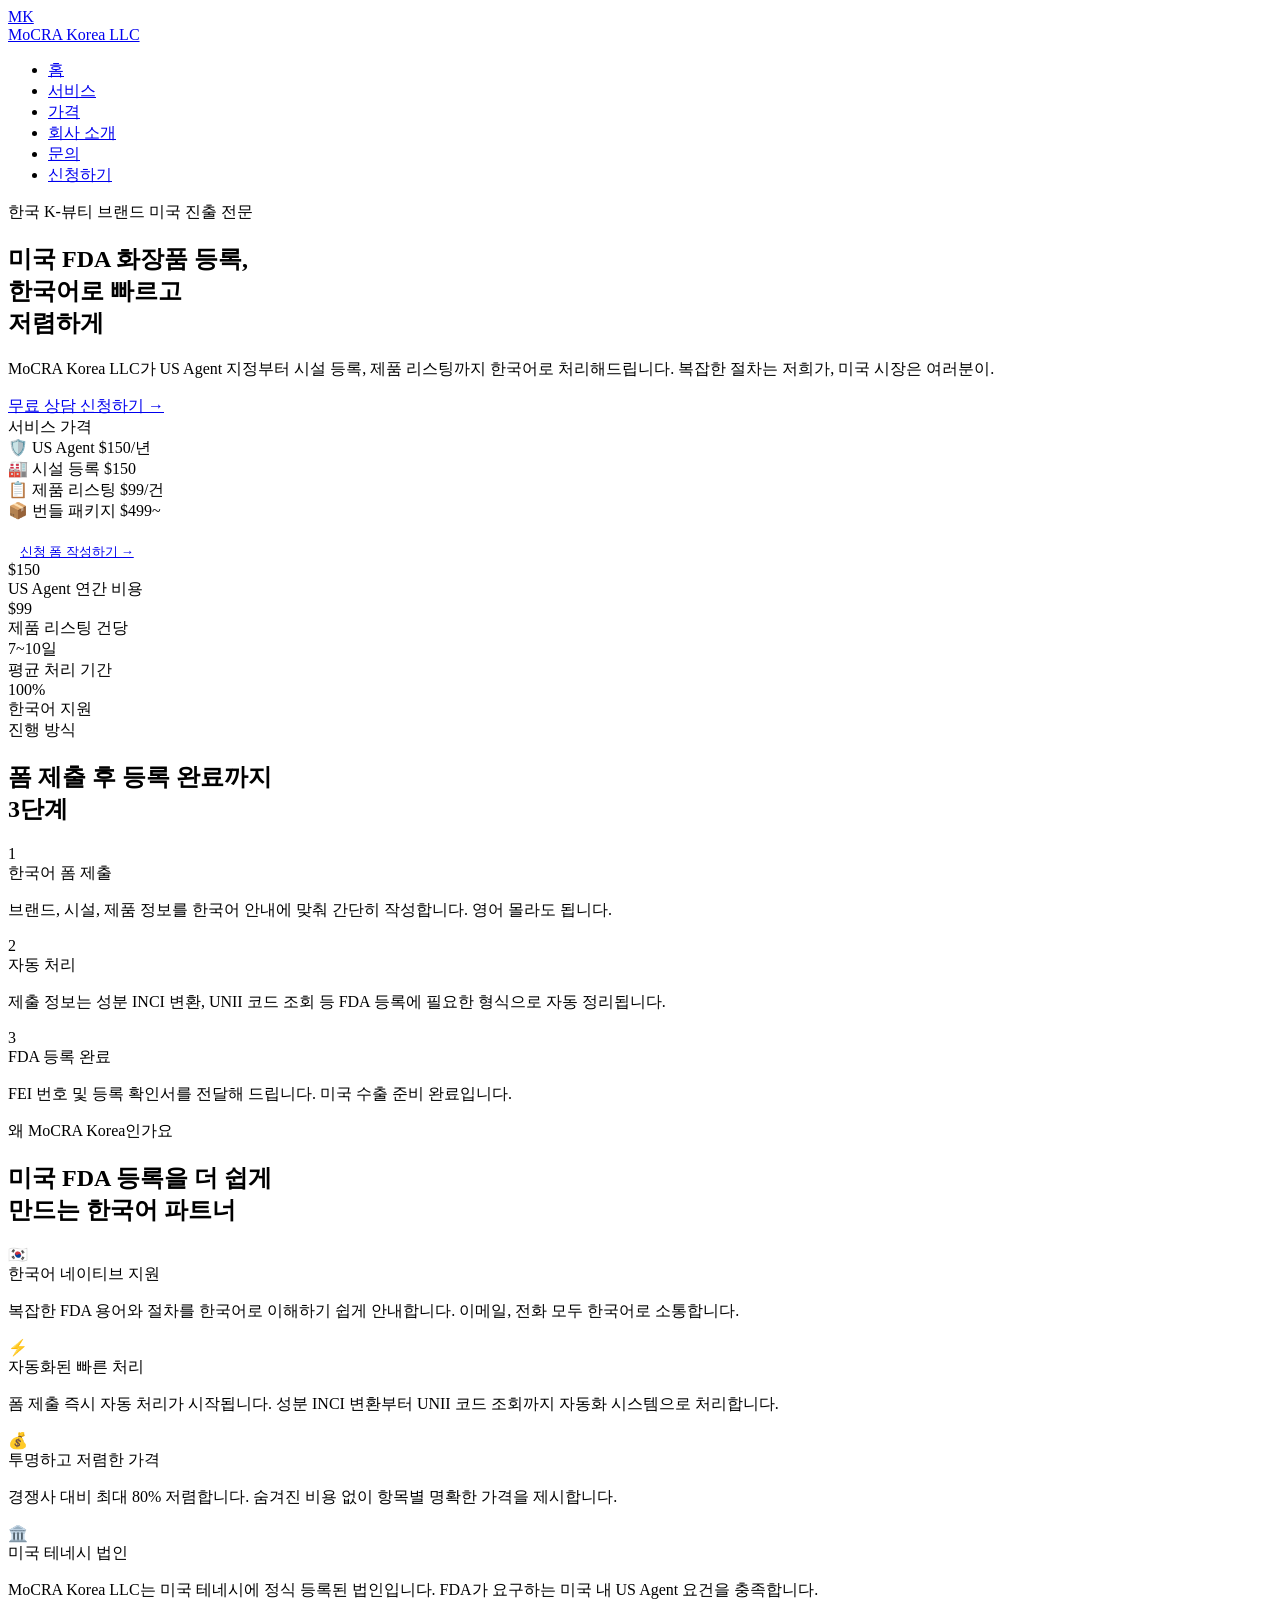
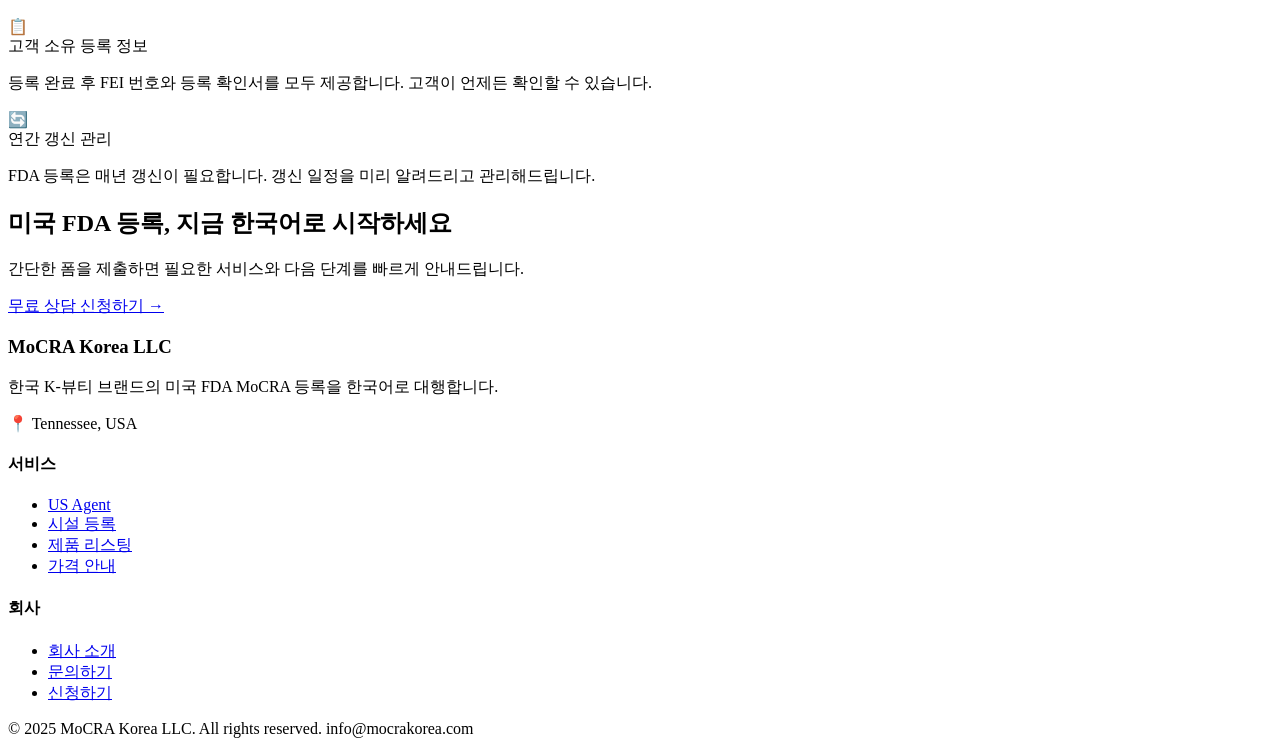
==== index.html @ 742fc9b1 "Add files via upload" ====
<!DOCTYPE html>
<html lang="ko">
<head>
  <meta charset="UTF-8">
  <meta name="viewport" content="width=device-width, initial-scale=1.0">
  <title>MoCRA Korea LLC — 미국 FDA 화장품 등록 한국어 대행</title>
  <meta name="description" content="한국 K-뷰티 브랜드를 위한 미국 FDA MoCRA 등록 대행. US Agent, 시설 등록, 제품 리스팅을 한국어로 빠르고 저렴하게.">
  <link rel="stylesheet" href="css/style.css">
</head>
<body>

<nav>
  <a href="index.html" class="nav-logo">
    <div class="nav-logo-mark">MK</div>
    <span class="nav-logo-text">MoCRA Korea LLC</span>
  </a>
  <ul class="nav-links">
    <li><a href="index.html">홈</a></li>
    <li><a href="services.html">서비스</a></li>
    <li><a href="pricing.html">가격</a></li>
    <li><a href="about.html">회사 소개</a></li>
    <li><a href="contact.html">문의</a></li>
    <li><a href="https://tally.so/r/zxO74E" target="_blank" class="nav-cta">신청하기</a></li>
  </ul>
  <div class="nav-hamburger">
    <span></span><span></span><span></span>
  </div>
</nav>

<main>

  <!-- HERO -->
  <section class="hero">
    <div class="container">
      <div class="hero-inner">
        <div>
          <div class="hero-badge">한국 K-뷰티 브랜드 미국 진출 전문</div>
          <h1>미국 FDA 화장품 등록,<br><span>한국어로</span> 빠르고<br>저렴하게</h1>
          <p class="hero-sub">MoCRA Korea LLC가 US Agent 지정부터 시설 등록, 제품 리스팅까지 한국어로 처리해드립니다. 복잡한 절차는 저희가, 미국 시장은 여러분이.</p>
          <div class="hero-actions">
            <a href="https://tally.so/r/zxO74E" target="_blank" class="btn btn-white">무료 상담 신청하기 →</a>
            <a href="pricing.html" class="btn btn-outline" style="border-color:rgba(255,255,255,0.4);color:white;">가격 보기</a>
          </div>
        </div>
        <div class="hero-card">
          <div class="hero-card-title">서비스 가격</div>
          <div class="hero-price-item">
            <span class="hero-price-name">🛡️ US Agent</span>
            <span class="hero-price-val">$150/년</span>
          </div>
          <div class="hero-price-item">
            <span class="hero-price-name">🏭 시설 등록</span>
            <span class="hero-price-val">$150</span>
          </div>
          <div class="hero-price-item">
            <span class="hero-price-name">📋 제품 리스팅</span>
            <span class="hero-price-val">$99/건</span>
          </div>
          <div class="hero-price-item">
            <span class="hero-price-name">📦 번들 패키지</span>
            <span class="hero-price-val">$499~</span>
          </div>
          <div style="margin-top:20px;">
            <a href="https://tally.so/r/zxO74E" target="_blank" class="btn btn-white" style="width:100%;justify-content:center;font-size:13px;padding:12px;">신청 폼 작성하기 →</a>
          </div>
        </div>
      </div>
    </div>
  </section>

  <!-- STATS -->
  <section class="stats">
    <div class="container">
      <div class="stats-grid">
        <div>
          <div class="stat-num">$150</div>
          <div class="stat-label">US Agent 연간 비용</div>
        </div>
        <div>
          <div class="stat-num">$99</div>
          <div class="stat-label">제품 리스팅 건당</div>
        </div>
        <div>
          <div class="stat-num">7~10일</div>
          <div class="stat-label">평균 처리 기간</div>
        </div>
        <div>
          <div class="stat-num">100%</div>
          <div class="stat-label">한국어 지원</div>
        </div>
      </div>
    </div>
  </section>

  <!-- HOW IT WORKS -->
  <section style="background: white;">
    <div class="container">
      <div class="section-label">진행 방식</div>
      <h2 class="section-title">폼 제출 후 등록 완료까지<br>3단계</h2>
      <div class="steps-grid">
        <div class="step-card">
          <div class="step-num">1</div>
          <div class="step-title">한국어 폼 제출</div>
          <p class="step-desc">브랜드, 시설, 제품 정보를 한국어 안내에 맞춰 간단히 작성합니다. 영어 몰라도 됩니다.</p>
        </div>
        <div class="step-card">
          <div class="step-num">2</div>
          <div class="step-title">자동 처리</div>
          <p class="step-desc">제출 정보는 성분 INCI 변환, UNII 코드 조회 등 FDA 등록에 필요한 형식으로 자동 정리됩니다.</p>
        </div>
        <div class="step-card">
          <div class="step-num">3</div>
          <div class="step-title">FDA 등록 완료</div>
          <p class="step-desc">FEI 번호 및 등록 확인서를 전달해 드립니다. 미국 수출 준비 완료입니다.</p>
        </div>
      </div>
    </div>
  </section>

  <!-- WHY US -->
  <section style="background: var(--gray-50);">
    <div class="container">
      <div class="section-label">왜 MoCRA Korea인가요</div>
      <h2 class="section-title">미국 FDA 등록을 더 쉽게<br>만드는 한국어 파트너</h2>
      <div class="why-grid">
        <div class="why-card">
          <div class="why-icon">🇰🇷</div>
          <div class="why-title">한국어 네이티브 지원</div>
          <p class="why-desc">복잡한 FDA 용어와 절차를 한국어로 이해하기 쉽게 안내합니다. 이메일, 전화 모두 한국어로 소통합니다.</p>
        </div>
        <div class="why-card">
          <div class="why-icon">⚡</div>
          <div class="why-title">자동화된 빠른 처리</div>
          <p class="why-desc">폼 제출 즉시 자동 처리가 시작됩니다. 성분 INCI 변환부터 UNII 코드 조회까지 자동화 시스템으로 처리합니다.</p>
        </div>
        <div class="why-card">
          <div class="why-icon">💰</div>
          <div class="why-title">투명하고 저렴한 가격</div>
          <p class="why-desc">경쟁사 대비 최대 80% 저렴합니다. 숨겨진 비용 없이 항목별 명확한 가격을 제시합니다.</p>
        </div>
        <div class="why-card">
          <div class="why-icon">🏛️</div>
          <div class="why-title">미국 테네시 법인</div>
          <p class="why-desc">MoCRA Korea LLC는 미국 테네시에 정식 등록된 법인입니다. FDA가 요구하는 미국 내 US Agent 요건을 충족합니다.</p>
        </div>
        <div class="why-card">
          <div class="why-icon">📋</div>
          <div class="why-title">고객 소유 등록 정보</div>
          <p class="why-desc">등록 완료 후 FEI 번호와 등록 확인서를 모두 제공합니다. 고객이 언제든 확인할 수 있습니다.</p>
        </div>
        <div class="why-card">
          <div class="why-icon">🔄</div>
          <div class="why-title">연간 갱신 관리</div>
          <p class="why-desc">FDA 등록은 매년 갱신이 필요합니다. 갱신 일정을 미리 알려드리고 관리해드립니다.</p>
        </div>
      </div>
    </div>
  </section>

  <!-- CTA -->
  <section class="cta-banner">
    <div class="container">
      <h2>미국 FDA 등록, 지금 한국어로 시작하세요</h2>
      <p>간단한 폼을 제출하면 필요한 서비스와 다음 단계를 빠르게 안내드립니다.</p>
      <a href="https://tally.so/r/zxO74E" target="_blank" class="btn btn-white">무료 상담 신청하기 →</a>
    </div>
  </section>

</main>

<footer>
  <div class="container">
    <div class="footer-inner">
      <div class="footer-brand">
        <h3>MoCRA Korea LLC</h3>
        <p>한국 K-뷰티 브랜드의 미국 FDA MoCRA 등록을 한국어로 대행합니다.</p>
        <p style="margin-top:10px;">📍 Tennessee, USA</p>
      </div>
      <div class="footer-col">
        <h4>서비스</h4>
        <ul>
          <li><a href="services.html#agent">US Agent</a></li>
          <li><a href="services.html#facility">시설 등록</a></li>
          <li><a href="services.html#listing">제품 리스팅</a></li>
          <li><a href="pricing.html">가격 안내</a></li>
        </ul>
      </div>
      <div class="footer-col">
        <h4>회사</h4>
        <ul>
          <li><a href="about.html">회사 소개</a></li>
          <li><a href="contact.html">문의하기</a></li>
          <li><a href="https://tally.so/r/zxO74E" target="_blank">신청하기</a></li>
        </ul>
      </div>
    </div>
    <div class="footer-bottom">
      <span>© 2025 MoCRA Korea LLC. All rights reserved.</span>
      <span>info@mocrakorea.com</span>
    </div>
  </div>
</footer>

<script src="js/main.js"></script>
</body>
</html>
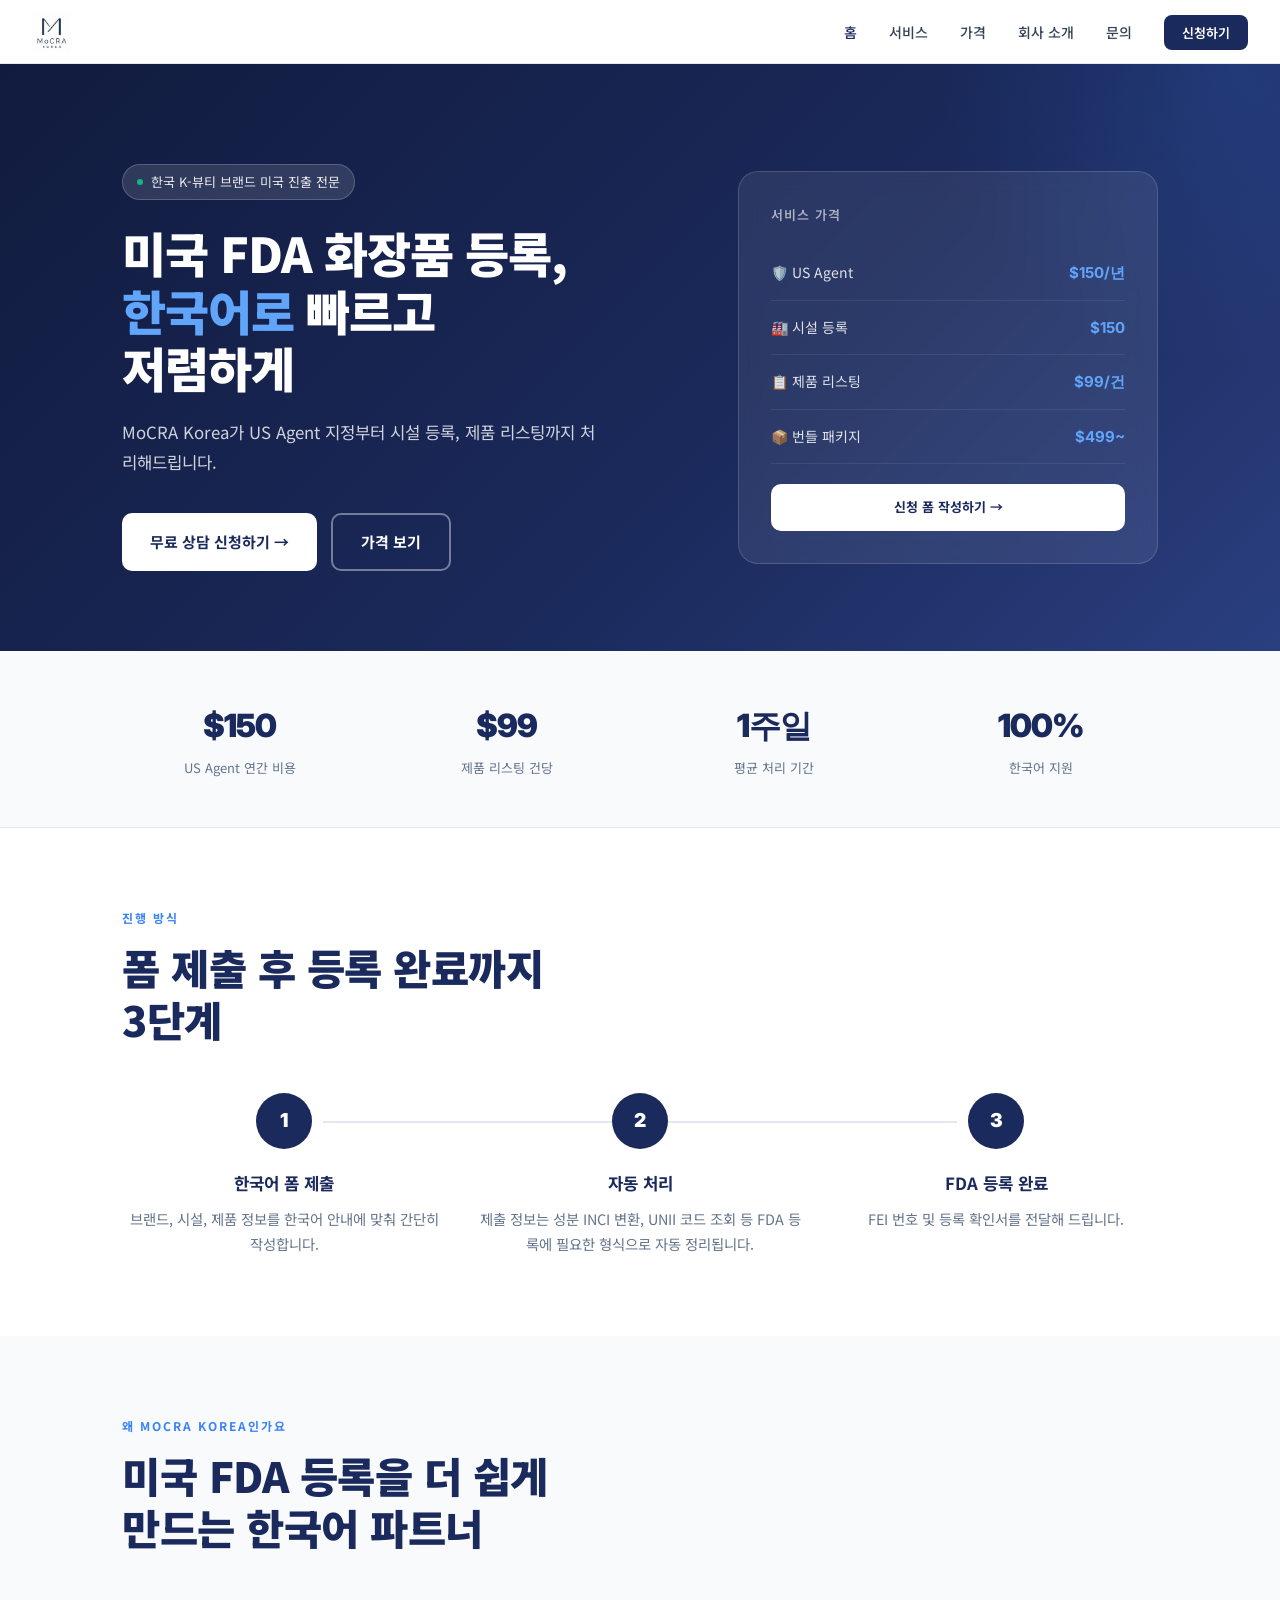
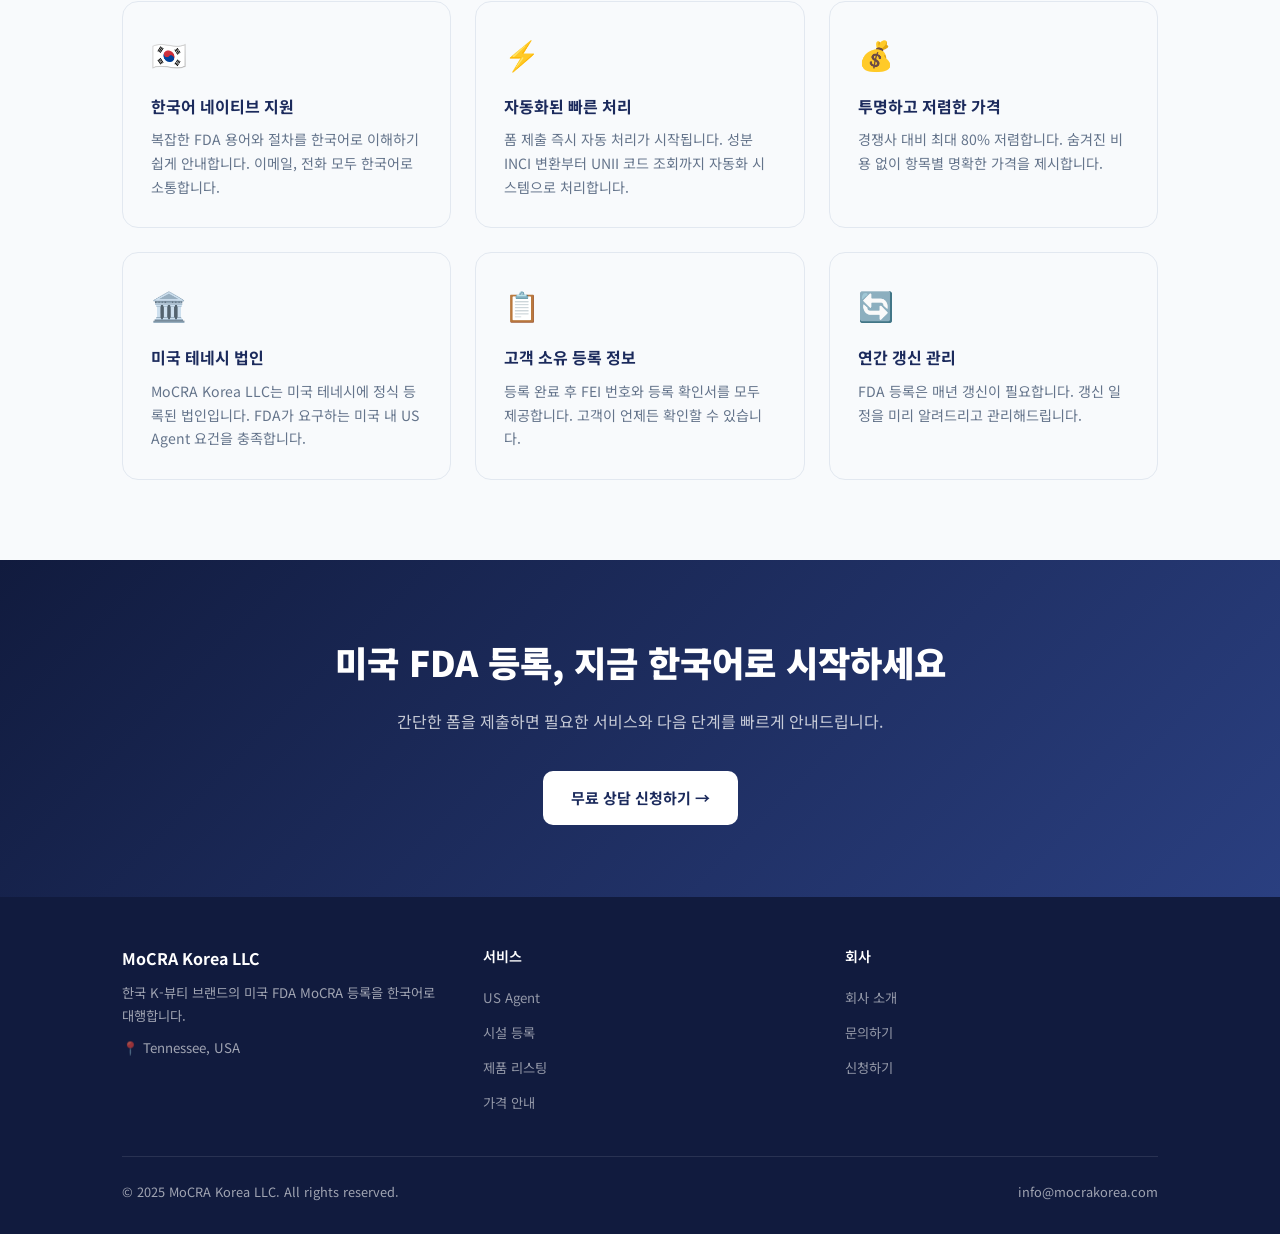
==== commit 9d9122f0: "Add files via upload" ====
--- a/index.html
+++ b/index.html
@@ -11,8 +11,7 @@
 
 <nav>
   <a href="index.html" class="nav-logo">
-    <div class="nav-logo-mark">MK</div>
-    <span class="nav-logo-text">MoCRA Korea LLC</span>
+    <img src="Brand_Logo.jpg" alt="MoCRA Korea" style="height:40px;width:auto;">
   </a>
   <ul class="nav-links">
     <li><a href="index.html">홈</a></li>
@@ -36,7 +35,7 @@
         <div>
           <div class="hero-badge">한국 K-뷰티 브랜드 미국 진출 전문</div>
           <h1>미국 FDA 화장품 등록,<br><span>한국어로</span> 빠르고<br>저렴하게</h1>
-          <p class="hero-sub">MoCRA Korea LLC가 US Agent 지정부터 시설 등록, 제품 리스팅까지 한국어로 처리해드립니다. 복잡한 절차는 저희가, 미국 시장은 여러분이.</p>
+          <p class="hero-sub">MoCRA Korea가 US Agent 지정부터 시설 등록, 제품 리스팅까지 처리해드립니다.</p>
           <div class="hero-actions">
             <a href="https://tally.so/r/zxO74E" target="_blank" class="btn btn-white">무료 상담 신청하기 →</a>
             <a href="pricing.html" class="btn btn-outline" style="border-color:rgba(255,255,255,0.4);color:white;">가격 보기</a>
@@ -81,7 +80,7 @@
           <div class="stat-label">제품 리스팅 건당</div>
         </div>
         <div>
-          <div class="stat-num">7~10일</div>
+          <div class="stat-num">1주일</div>
           <div class="stat-label">평균 처리 기간</div>
         </div>
         <div>
@@ -101,7 +100,7 @@
         <div class="step-card">
           <div class="step-num">1</div>
           <div class="step-title">한국어 폼 제출</div>
-          <p class="step-desc">브랜드, 시설, 제품 정보를 한국어 안내에 맞춰 간단히 작성합니다. 영어 몰라도 됩니다.</p>
+          <p class="step-desc">브랜드, 시설, 제품 정보를 한국어 안내에 맞춰 간단히 작성합니다.</p>
         </div>
         <div class="step-card">
           <div class="step-num">2</div>
@@ -111,7 +110,7 @@
         <div class="step-card">
           <div class="step-num">3</div>
           <div class="step-title">FDA 등록 완료</div>
-          <p class="step-desc">FEI 번호 및 등록 확인서를 전달해 드립니다. 미국 수출 준비 완료입니다.</p>
+          <p class="step-desc">FEI 번호 및 등록 확인서를 전달해 드립니다.</p>
         </div>
       </div>
     </div>
--- a/css/style.css
+++ b/css/style.css
@@ -0,0 +1,949 @@
+@import url('https://fonts.googleapis.com/css2?family=Noto+Sans+KR:wght@300;400;500;700;900&family=Inter:wght@400;500;600;700&display=swap');
+
+:root {
+  --navy: #1B2A5C;
+  --navy-dark: #111B3E;
+  --navy-light: #2A3F80;
+  --accent: #3B82F6;
+  --accent-light: #EFF6FF;
+  --white: #FFFFFF;
+  --gray-50: #F8FAFC;
+  --gray-100: #F1F5F9;
+  --gray-200: #E2E8F0;
+  --gray-500: #64748B;
+  --gray-700: #334155;
+  --gray-900: #0F172A;
+  --success: #10B981;
+  --font-kr: 'Noto Sans KR', sans-serif;
+  --font-en: 'Inter', sans-serif;
+}
+
+* { margin: 0; padding: 0; box-sizing: border-box; }
+
+html { scroll-behavior: smooth; }
+
+body {
+  font-family: var(--font-kr);
+  color: var(--gray-900);
+  background: var(--white);
+  line-height: 1.7;
+  -webkit-font-smoothing: antialiased;
+}
+
+/* ── NAV ── */
+nav {
+  position: fixed;
+  top: 0; left: 0; right: 0;
+  z-index: 100;
+  background: rgba(255,255,255,0.95);
+  backdrop-filter: blur(12px);
+  border-bottom: 1px solid var(--gray-200);
+  padding: 0 2rem;
+  height: 64px;
+  display: flex;
+  align-items: center;
+  justify-content: space-between;
+}
+
+.nav-logo {
+  display: flex;
+  align-items: center;
+  gap: 10px;
+  text-decoration: none;
+}
+
+.nav-logo-mark {
+  width: 36px;
+  height: 36px;
+  background: var(--navy);
+  border-radius: 8px;
+  display: flex;
+  align-items: center;
+  justify-content: center;
+  color: white;
+  font-weight: 900;
+  font-size: 14px;
+  font-family: var(--font-en);
+  letter-spacing: -0.5px;
+}
+
+.nav-logo-text {
+  font-size: 15px;
+  font-weight: 700;
+  color: var(--navy);
+  letter-spacing: -0.3px;
+}
+
+.nav-links {
+  display: flex;
+  align-items: center;
+  gap: 2rem;
+  list-style: none;
+}
+
+.nav-links a {
+  text-decoration: none;
+  color: var(--gray-700);
+  font-size: 14px;
+  font-weight: 500;
+  transition: color 0.2s;
+}
+
+.nav-links a:hover, .nav-links a.active { color: var(--navy); }
+
+.nav-cta {
+  background: var(--navy) !important;
+  color: white !important;
+  padding: 8px 18px;
+  border-radius: 8px;
+  font-size: 13px !important;
+  font-weight: 600 !important;
+  transition: background 0.2s !important;
+}
+
+.nav-cta:hover { background: var(--navy-light) !important; }
+
+.nav-hamburger {
+  display: none;
+  flex-direction: column;
+  gap: 5px;
+  cursor: pointer;
+  padding: 4px;
+}
+
+.nav-hamburger span {
+  display: block;
+  width: 24px;
+  height: 2px;
+  background: var(--navy);
+  border-radius: 2px;
+  transition: all 0.3s;
+}
+
+/* ── LAYOUT ── */
+main { padding-top: 64px; }
+
+.container {
+  max-width: 1100px;
+  margin: 0 auto;
+  padding: 0 2rem;
+}
+
+section { padding: 80px 0; }
+
+.section-label {
+  font-size: 12px;
+  font-weight: 700;
+  letter-spacing: 2px;
+  text-transform: uppercase;
+  color: var(--accent);
+  margin-bottom: 12px;
+}
+
+.section-title {
+  font-size: clamp(1.8rem, 3.5vw, 2.6rem);
+  font-weight: 900;
+  color: var(--navy);
+  line-height: 1.25;
+  letter-spacing: -0.5px;
+}
+
+.section-desc {
+  font-size: 1.05rem;
+  color: var(--gray-500);
+  margin-top: 16px;
+  max-width: 560px;
+  line-height: 1.8;
+}
+
+/* ── BUTTONS ── */
+.btn {
+  display: inline-flex;
+  align-items: center;
+  gap: 8px;
+  padding: 14px 28px;
+  border-radius: 10px;
+  font-size: 15px;
+  font-weight: 700;
+  text-decoration: none;
+  transition: all 0.2s;
+  cursor: pointer;
+  border: none;
+  font-family: var(--font-kr);
+}
+
+.btn-primary {
+  background: var(--navy);
+  color: white;
+}
+
+.btn-primary:hover { background: var(--navy-light); transform: translateY(-1px); }
+
+.btn-outline {
+  background: transparent;
+  color: var(--navy);
+  border: 2px solid var(--navy);
+}
+
+.btn-outline:hover { background: var(--navy); color: white; }
+
+.btn-white {
+  background: white;
+  color: var(--navy);
+}
+
+.btn-white:hover { background: var(--gray-100); }
+
+/* ── HERO (index) ── */
+.hero {
+  background: linear-gradient(135deg, var(--navy-dark) 0%, var(--navy) 60%, var(--navy-light) 100%);
+  color: white;
+  padding: 100px 0 80px;
+  position: relative;
+  overflow: hidden;
+}
+
+.hero::before {
+  content: '';
+  position: absolute;
+  top: -50%;
+  right: -20%;
+  width: 600px;
+  height: 600px;
+  background: radial-gradient(circle, rgba(59,130,246,0.15) 0%, transparent 70%);
+  pointer-events: none;
+}
+
+.hero-inner {
+  display: grid;
+  grid-template-columns: 1fr 420px;
+  gap: 60px;
+  align-items: center;
+}
+
+.hero-badge {
+  display: inline-flex;
+  align-items: center;
+  gap: 8px;
+  background: rgba(255,255,255,0.12);
+  border: 1px solid rgba(255,255,255,0.2);
+  padding: 6px 14px;
+  border-radius: 100px;
+  font-size: 13px;
+  color: rgba(255,255,255,0.9);
+  margin-bottom: 24px;
+}
+
+.hero-badge::before {
+  content: '';
+  width: 6px;
+  height: 6px;
+  background: var(--success);
+  border-radius: 50%;
+}
+
+.hero h1 {
+  font-size: clamp(2rem, 4vw, 3rem);
+  font-weight: 900;
+  line-height: 1.2;
+  letter-spacing: -1px;
+  margin-bottom: 20px;
+}
+
+.hero h1 span { color: #60A5FA; }
+
+.hero-sub {
+  font-size: 1.05rem;
+  color: rgba(255,255,255,0.8);
+  line-height: 1.8;
+  margin-bottom: 36px;
+  max-width: 480px;
+}
+
+.hero-actions { display: flex; gap: 14px; flex-wrap: wrap; }
+
+.hero-card {
+  background: rgba(255,255,255,0.08);
+  border: 1px solid rgba(255,255,255,0.15);
+  border-radius: 20px;
+  padding: 32px;
+  backdrop-filter: blur(10px);
+}
+
+.hero-card-title {
+  font-size: 13px;
+  font-weight: 600;
+  color: rgba(255,255,255,0.6);
+  letter-spacing: 1px;
+  text-transform: uppercase;
+  margin-bottom: 20px;
+}
+
+.hero-price-item {
+  display: flex;
+  justify-content: space-between;
+  align-items: center;
+  padding: 14px 0;
+  border-bottom: 1px solid rgba(255,255,255,0.08);
+}
+
+.hero-price-item:last-child { border-bottom: none; }
+
+.hero-price-name { font-size: 14px; color: rgba(255,255,255,0.85); }
+
+.hero-price-val {
+  font-size: 15px;
+  font-weight: 700;
+  color: #60A5FA;
+  font-family: var(--font-en);
+}
+
+/* ── STATS ── */
+.stats {
+  background: var(--gray-50);
+  padding: 48px 0;
+  border-bottom: 1px solid var(--gray-200);
+}
+
+.stats-grid {
+  display: grid;
+  grid-template-columns: repeat(4, 1fr);
+  gap: 2rem;
+  text-align: center;
+}
+
+.stat-num {
+  font-size: 2rem;
+  font-weight: 900;
+  color: var(--navy);
+  font-family: var(--font-en);
+  letter-spacing: -1px;
+}
+
+.stat-label {
+  font-size: 13px;
+  color: var(--gray-500);
+  margin-top: 4px;
+}
+
+/* ── HOW IT WORKS ── */
+.steps-grid {
+  display: grid;
+  grid-template-columns: repeat(3, 1fr);
+  gap: 2rem;
+  margin-top: 48px;
+  position: relative;
+}
+
+.steps-grid::before {
+  content: '';
+  position: absolute;
+  top: 28px;
+  left: calc(16.67% + 28px);
+  right: calc(16.67% + 28px);
+  height: 2px;
+  background: var(--gray-200);
+}
+
+.step-card {
+  text-align: center;
+  position: relative;
+}
+
+.step-num {
+  width: 56px;
+  height: 56px;
+  background: var(--navy);
+  color: white;
+  border-radius: 50%;
+  display: flex;
+  align-items: center;
+  justify-content: center;
+  font-size: 1.2rem;
+  font-weight: 900;
+  margin: 0 auto 20px;
+  font-family: var(--font-en);
+  position: relative;
+  z-index: 1;
+}
+
+.step-title {
+  font-size: 1.05rem;
+  font-weight: 700;
+  color: var(--navy);
+  margin-bottom: 10px;
+}
+
+.step-desc {
+  font-size: 0.9rem;
+  color: var(--gray-500);
+  line-height: 1.7;
+}
+
+/* ── WHY US ── */
+.why-grid {
+  display: grid;
+  grid-template-columns: repeat(3, 1fr);
+  gap: 1.5rem;
+  margin-top: 48px;
+}
+
+.why-card {
+  background: var(--gray-50);
+  border: 1px solid var(--gray-200);
+  border-radius: 16px;
+  padding: 28px;
+  transition: all 0.2s;
+}
+
+.why-card:hover {
+  border-color: var(--accent);
+  background: var(--accent-light);
+  transform: translateY(-2px);
+}
+
+.why-icon {
+  font-size: 1.8rem;
+  margin-bottom: 14px;
+}
+
+.why-title {
+  font-size: 1rem;
+  font-weight: 700;
+  color: var(--navy);
+  margin-bottom: 8px;
+}
+
+.why-desc { font-size: 0.88rem; color: var(--gray-500); line-height: 1.7; }
+
+/* ── CTA BANNER ── */
+.cta-banner {
+  background: linear-gradient(135deg, var(--navy-dark), var(--navy-light));
+  color: white;
+  padding: 72px 0;
+  text-align: center;
+}
+
+.cta-banner h2 {
+  font-size: clamp(1.6rem, 3vw, 2.2rem);
+  font-weight: 900;
+  margin-bottom: 16px;
+}
+
+.cta-banner p {
+  color: rgba(255,255,255,0.75);
+  margin-bottom: 36px;
+  font-size: 1rem;
+}
+
+/* ── SERVICES PAGE ── */
+.page-hero {
+  background: linear-gradient(135deg, var(--navy-dark), var(--navy));
+  color: white;
+  padding: 72px 0;
+}
+
+.page-hero h1 {
+  font-size: clamp(1.8rem, 3.5vw, 2.8rem);
+  font-weight: 900;
+  margin-bottom: 14px;
+  letter-spacing: -0.5px;
+}
+
+.page-hero p { color: rgba(255,255,255,0.75); font-size: 1.05rem; }
+
+.service-block {
+  padding: 72px 0;
+  border-bottom: 1px solid var(--gray-200);
+}
+
+.service-block:last-child { border-bottom: none; }
+
+.service-block-inner {
+  display: grid;
+  grid-template-columns: 1fr 1fr;
+  gap: 60px;
+  align-items: start;
+}
+
+.service-block-inner.reverse { direction: rtl; }
+.service-block-inner.reverse > * { direction: ltr; }
+
+.service-tag {
+  display: inline-block;
+  background: var(--accent-light);
+  color: var(--accent);
+  font-size: 12px;
+  font-weight: 700;
+  padding: 4px 12px;
+  border-radius: 100px;
+  letter-spacing: 1px;
+  text-transform: uppercase;
+  margin-bottom: 16px;
+}
+
+.service-title {
+  font-size: 1.7rem;
+  font-weight: 900;
+  color: var(--navy);
+  margin-bottom: 14px;
+  letter-spacing: -0.3px;
+}
+
+.service-desc {
+  color: var(--gray-500);
+  line-height: 1.8;
+  margin-bottom: 24px;
+}
+
+.service-features { list-style: none; display: flex; flex-direction: column; gap: 10px; }
+
+.service-features li {
+  display: flex;
+  align-items: flex-start;
+  gap: 10px;
+  font-size: 0.93rem;
+  color: var(--gray-700);
+}
+
+.service-features li::before {
+  content: '✓';
+  color: var(--success);
+  font-weight: 700;
+  flex-shrink: 0;
+  margin-top: 2px;
+}
+
+.service-price-box {
+  background: var(--navy);
+  color: white;
+  border-radius: 20px;
+  padding: 36px;
+}
+
+.service-price-label {
+  font-size: 13px;
+  color: rgba(255,255,255,0.6);
+  margin-bottom: 8px;
+}
+
+.service-price-amount {
+  font-size: 3rem;
+  font-weight: 900;
+  font-family: var(--font-en);
+  letter-spacing: -2px;
+  line-height: 1;
+}
+
+.service-price-period {
+  font-size: 14px;
+  color: rgba(255,255,255,0.6);
+  margin-top: 4px;
+  margin-bottom: 28px;
+}
+
+.service-includes { list-style: none; display: flex; flex-direction: column; gap: 10px; }
+
+.service-includes li {
+  display: flex;
+  gap: 10px;
+  font-size: 13px;
+  color: rgba(255,255,255,0.8);
+}
+
+.service-includes li::before {
+  content: '→';
+  color: #60A5FA;
+  flex-shrink: 0;
+}
+
+/* ── PRICING PAGE ── */
+.pricing-grid {
+  display: grid;
+  grid-template-columns: repeat(3, 1fr);
+  gap: 1.5rem;
+  margin-top: 48px;
+}
+
+.pricing-card {
+  border: 2px solid var(--gray-200);
+  border-radius: 20px;
+  padding: 32px;
+  position: relative;
+  transition: all 0.2s;
+}
+
+.pricing-card:hover { border-color: var(--accent); transform: translateY(-3px); }
+
+.pricing-card.featured {
+  border-color: var(--navy);
+  background: var(--navy);
+  color: white;
+}
+
+.pricing-badge {
+  position: absolute;
+  top: -12px;
+  left: 50%;
+  transform: translateX(-50%);
+  background: var(--accent);
+  color: white;
+  font-size: 11px;
+  font-weight: 700;
+  padding: 4px 14px;
+  border-radius: 100px;
+  white-space: nowrap;
+}
+
+.pricing-name {
+  font-size: 1rem;
+  font-weight: 700;
+  margin-bottom: 8px;
+}
+
+.pricing-card.featured .pricing-name { color: rgba(255,255,255,0.7); }
+
+.pricing-price {
+  font-size: 2.5rem;
+  font-weight: 900;
+  font-family: var(--font-en);
+  color: var(--navy);
+  letter-spacing: -1.5px;
+  line-height: 1;
+  margin-bottom: 4px;
+}
+
+.pricing-card.featured .pricing-price { color: white; }
+
+.pricing-period {
+  font-size: 13px;
+  color: var(--gray-500);
+  margin-bottom: 24px;
+}
+
+.pricing-card.featured .pricing-period { color: rgba(255,255,255,0.55); }
+
+.pricing-features { list-style: none; display: flex; flex-direction: column; gap: 10px; }
+
+.pricing-features li {
+  display: flex;
+  gap: 8px;
+  font-size: 13px;
+  color: var(--gray-700);
+  align-items: flex-start;
+}
+
+.pricing-card.featured .pricing-features li { color: rgba(255,255,255,0.85); }
+
+.pricing-features li::before {
+  content: '✓';
+  color: var(--success);
+  font-weight: 700;
+  flex-shrink: 0;
+}
+
+.pricing-card.featured .pricing-features li::before { color: #60A5FA; }
+
+.pricing-divider {
+  border: none;
+  border-top: 1px solid var(--gray-200);
+  margin: 60px 0 48px;
+}
+
+.renewal-table {
+  width: 100%;
+  border-collapse: collapse;
+  font-size: 0.93rem;
+}
+
+.renewal-table th {
+  background: var(--navy);
+  color: white;
+  padding: 14px 20px;
+  text-align: left;
+  font-weight: 600;
+  font-size: 13px;
+}
+
+.renewal-table th:first-child { border-radius: 10px 0 0 0; }
+.renewal-table th:last-child { border-radius: 0 10px 0 0; }
+
+.renewal-table td {
+  padding: 14px 20px;
+  border-bottom: 1px solid var(--gray-200);
+  color: var(--gray-700);
+}
+
+.renewal-table tr:last-child td { border-bottom: none; }
+.renewal-table tr:nth-child(even) td { background: var(--gray-50); }
+
+.price-note {
+  background: var(--accent-light);
+  border: 1px solid #BFDBFE;
+  border-radius: 12px;
+  padding: 18px 22px;
+  font-size: 0.88rem;
+  color: var(--navy);
+  margin-top: 32px;
+  line-height: 1.7;
+}
+
+/* ── ABOUT PAGE ── */
+.about-intro {
+  display: grid;
+  grid-template-columns: 1fr 1fr;
+  gap: 60px;
+  align-items: center;
+}
+
+.about-visual {
+  background: linear-gradient(135deg, var(--navy-dark), var(--navy-light));
+  border-radius: 24px;
+  padding: 48px;
+  color: white;
+  text-align: center;
+}
+
+.about-visual-logo {
+  width: 72px;
+  height: 72px;
+  background: rgba(255,255,255,0.15);
+  border-radius: 16px;
+  display: flex;
+  align-items: center;
+  justify-content: center;
+  font-size: 28px;
+  font-weight: 900;
+  font-family: var(--font-en);
+  margin: 0 auto 20px;
+  letter-spacing: -1px;
+}
+
+.about-visual h3 {
+  font-size: 1.3rem;
+  font-weight: 700;
+  margin-bottom: 8px;
+}
+
+.about-visual p {
+  font-size: 0.88rem;
+  color: rgba(255,255,255,0.65);
+  line-height: 1.7;
+}
+
+.about-visual-tags {
+  display: flex;
+  flex-wrap: wrap;
+  gap: 8px;
+  justify-content: center;
+  margin-top: 24px;
+}
+
+.about-tag {
+  background: rgba(255,255,255,0.12);
+  border: 1px solid rgba(255,255,255,0.2);
+  color: rgba(255,255,255,0.85);
+  font-size: 12px;
+  padding: 5px 12px;
+  border-radius: 100px;
+}
+
+.values-grid {
+  display: grid;
+  grid-template-columns: repeat(2, 1fr);
+  gap: 1.5rem;
+  margin-top: 48px;
+}
+
+.value-card {
+  background: var(--gray-50);
+  border: 1px solid var(--gray-200);
+  border-radius: 16px;
+  padding: 28px;
+}
+
+.value-card h4 {
+  font-size: 1rem;
+  font-weight: 700;
+  color: var(--navy);
+  margin-bottom: 8px;
+}
+
+.value-card p { font-size: 0.88rem; color: var(--gray-500); line-height: 1.7; }
+
+/* ── CONTACT PAGE ── */
+.contact-grid {
+  display: grid;
+  grid-template-columns: 1fr 1fr;
+  gap: 60px;
+  align-items: start;
+}
+
+.contact-info { display: flex; flex-direction: column; gap: 24px; }
+
+.contact-item {
+  display: flex;
+  gap: 16px;
+  align-items: flex-start;
+}
+
+.contact-icon {
+  width: 44px;
+  height: 44px;
+  background: var(--accent-light);
+  border-radius: 10px;
+  display: flex;
+  align-items: center;
+  justify-content: center;
+  font-size: 1.2rem;
+  flex-shrink: 0;
+}
+
+.contact-item h4 {
+  font-size: 0.9rem;
+  font-weight: 700;
+  color: var(--navy);
+  margin-bottom: 4px;
+}
+
+.contact-item p { font-size: 0.88rem; color: var(--gray-500); }
+
+.contact-item a { color: var(--accent); text-decoration: none; }
+
+.contact-box {
+  background: var(--navy);
+  border-radius: 24px;
+  padding: 40px;
+  color: white;
+  text-align: center;
+}
+
+.contact-box h3 {
+  font-size: 1.4rem;
+  font-weight: 900;
+  margin-bottom: 14px;
+}
+
+.contact-box p {
+  color: rgba(255,255,255,0.7);
+  font-size: 0.93rem;
+  line-height: 1.8;
+  margin-bottom: 28px;
+}
+
+.faq-list { display: flex; flex-direction: column; gap: 1rem; margin-top: 48px; }
+
+.faq-item {
+  border: 1px solid var(--gray-200);
+  border-radius: 12px;
+  overflow: hidden;
+}
+
+.faq-q {
+  padding: 18px 22px;
+  font-weight: 600;
+  font-size: 0.95rem;
+  color: var(--navy);
+  cursor: pointer;
+  display: flex;
+  justify-content: space-between;
+  align-items: center;
+  background: white;
+}
+
+.faq-q::after { content: '+'; font-size: 1.2rem; color: var(--accent); }
+
+.faq-a {
+  padding: 0 22px;
+  max-height: 0;
+  overflow: hidden;
+  transition: all 0.3s;
+  font-size: 0.9rem;
+  color: var(--gray-500);
+  line-height: 1.8;
+  background: var(--gray-50);
+}
+
+.faq-item.open .faq-a { max-height: 200px; padding: 18px 22px; }
+.faq-item.open .faq-q::after { content: '−'; }
+
+/* ── FOOTER ── */
+footer {
+  background: var(--navy-dark);
+  color: rgba(255,255,255,0.6);
+  padding: 48px 0 32px;
+}
+
+.footer-inner {
+  display: grid;
+  grid-template-columns: 1fr 1fr 1fr;
+  gap: 3rem;
+  margin-bottom: 40px;
+}
+
+.footer-brand h3 {
+  color: white;
+  font-size: 1rem;
+  font-weight: 700;
+  margin-bottom: 10px;
+}
+
+.footer-brand p { font-size: 0.83rem; line-height: 1.7; }
+
+.footer-col h4 {
+  color: white;
+  font-size: 0.88rem;
+  font-weight: 600;
+  margin-bottom: 14px;
+}
+
+.footer-col ul { list-style: none; display: flex; flex-direction: column; gap: 8px; }
+
+.footer-col ul li a {
+  color: rgba(255,255,255,0.55);
+  text-decoration: none;
+  font-size: 0.83rem;
+  transition: color 0.2s;
+}
+
+.footer-col ul li a:hover { color: white; }
+
+.footer-bottom {
+  border-top: 1px solid rgba(255,255,255,0.1);
+  padding-top: 24px;
+  display: flex;
+  justify-content: space-between;
+  align-items: center;
+  font-size: 0.8rem;
+}
+
+/* ── RESPONSIVE ── */
+@media (max-width: 768px) {
+  .nav-links { display: none; }
+  .nav-hamburger { display: flex; }
+  .nav-links.open {
+    display: flex;
+    flex-direction: column;
+    position: fixed;
+    top: 64px; left: 0; right: 0;
+    background: white;
+    padding: 1.5rem 2rem;
+    border-bottom: 1px solid var(--gray-200);
+    gap: 1.2rem;
+    box-shadow: 0 8px 24px rgba(0,0,0,0.1);
+  }
+  .hero-inner { grid-template-columns: 1fr; }
+  .hero-card { display: none; }
+  .stats-grid { grid-template-columns: repeat(2, 1fr); }
+  .steps-grid { grid-template-columns: 1fr; }
+  .steps-grid::before { display: none; }
+  .why-grid { grid-template-columns: 1fr; }
+  .service-block-inner { grid-template-columns: 1fr; }
+  .service-block-inner.reverse { direction: ltr; }
+  .pricing-grid { grid-template-columns: 1fr; }
+  .about-intro { grid-template-columns: 1fr; }
+  .values-grid { grid-template-columns: 1fr; }
+  .contact-grid { grid-template-columns: 1fr; }
+  .footer-inner { grid-template-columns: 1fr; gap: 2rem; }
+  .footer-bottom { flex-direction: column; gap: 8px; text-align: center; }
+}
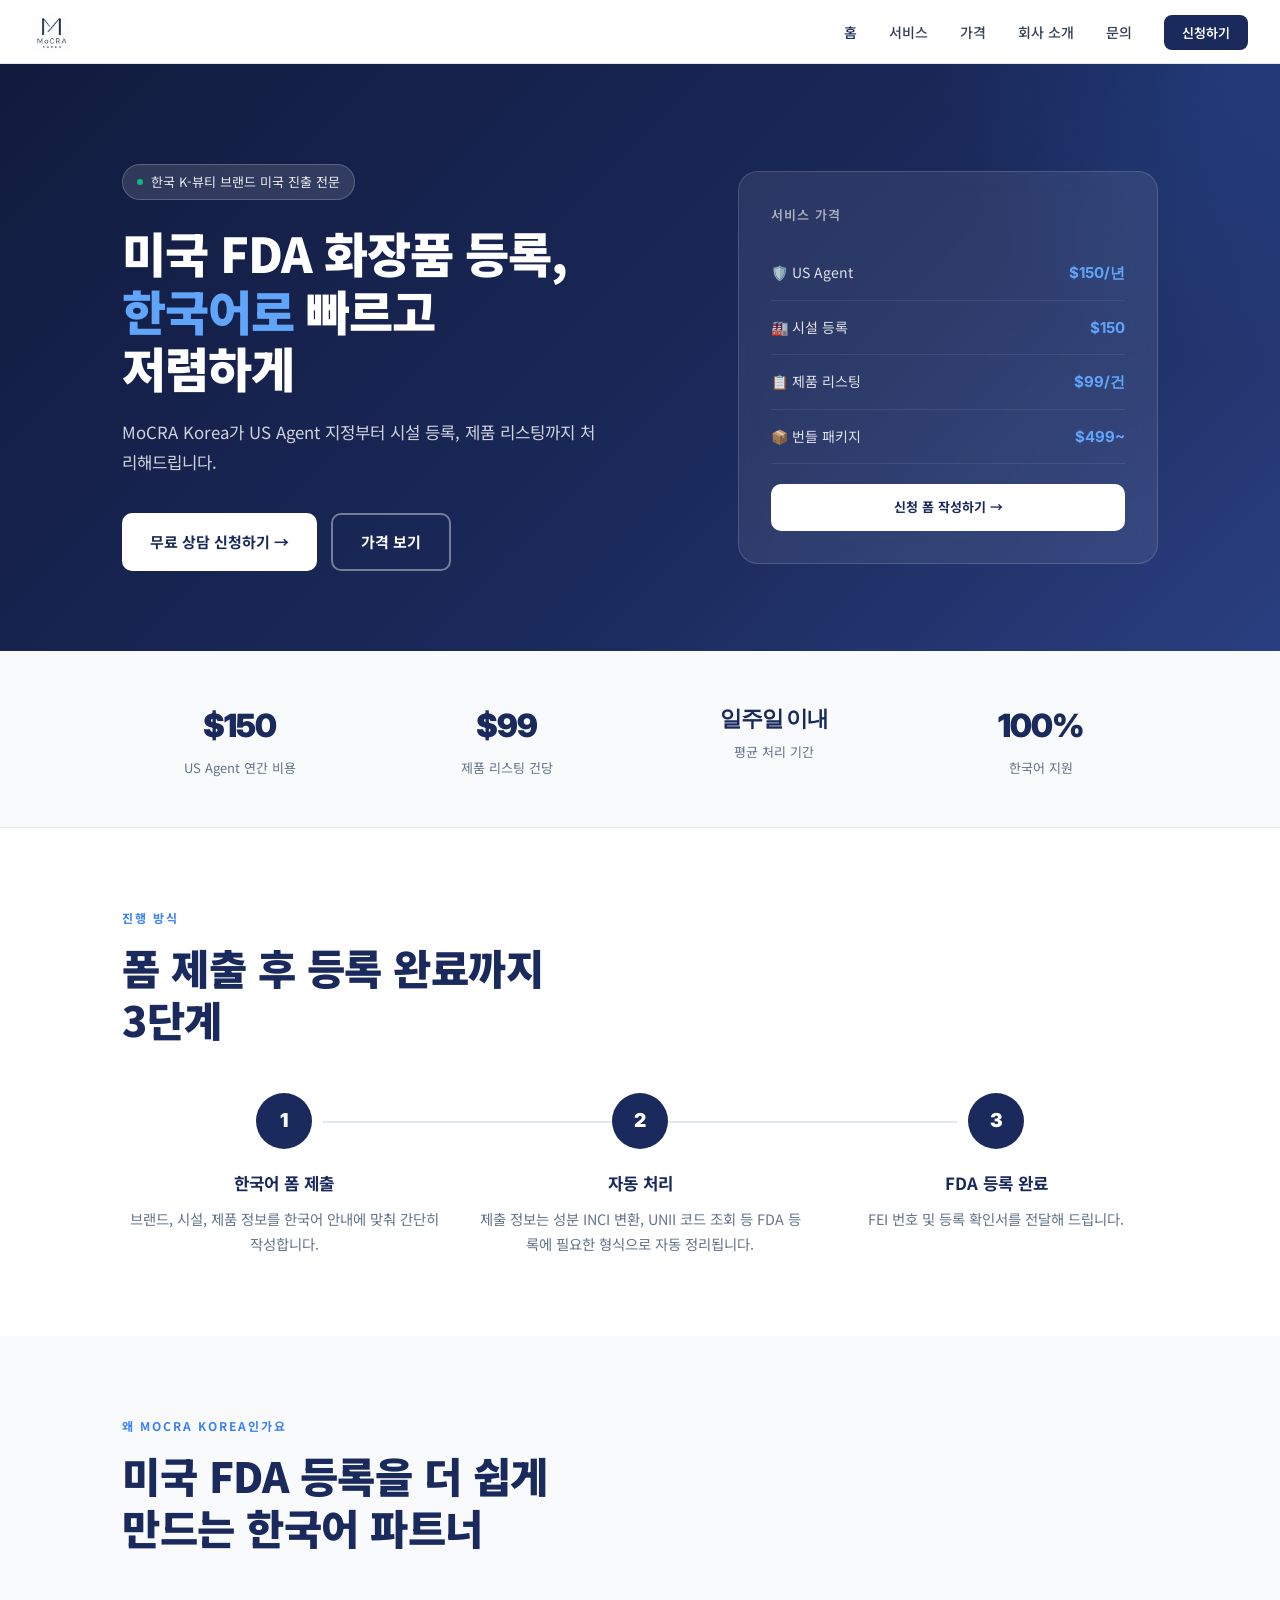
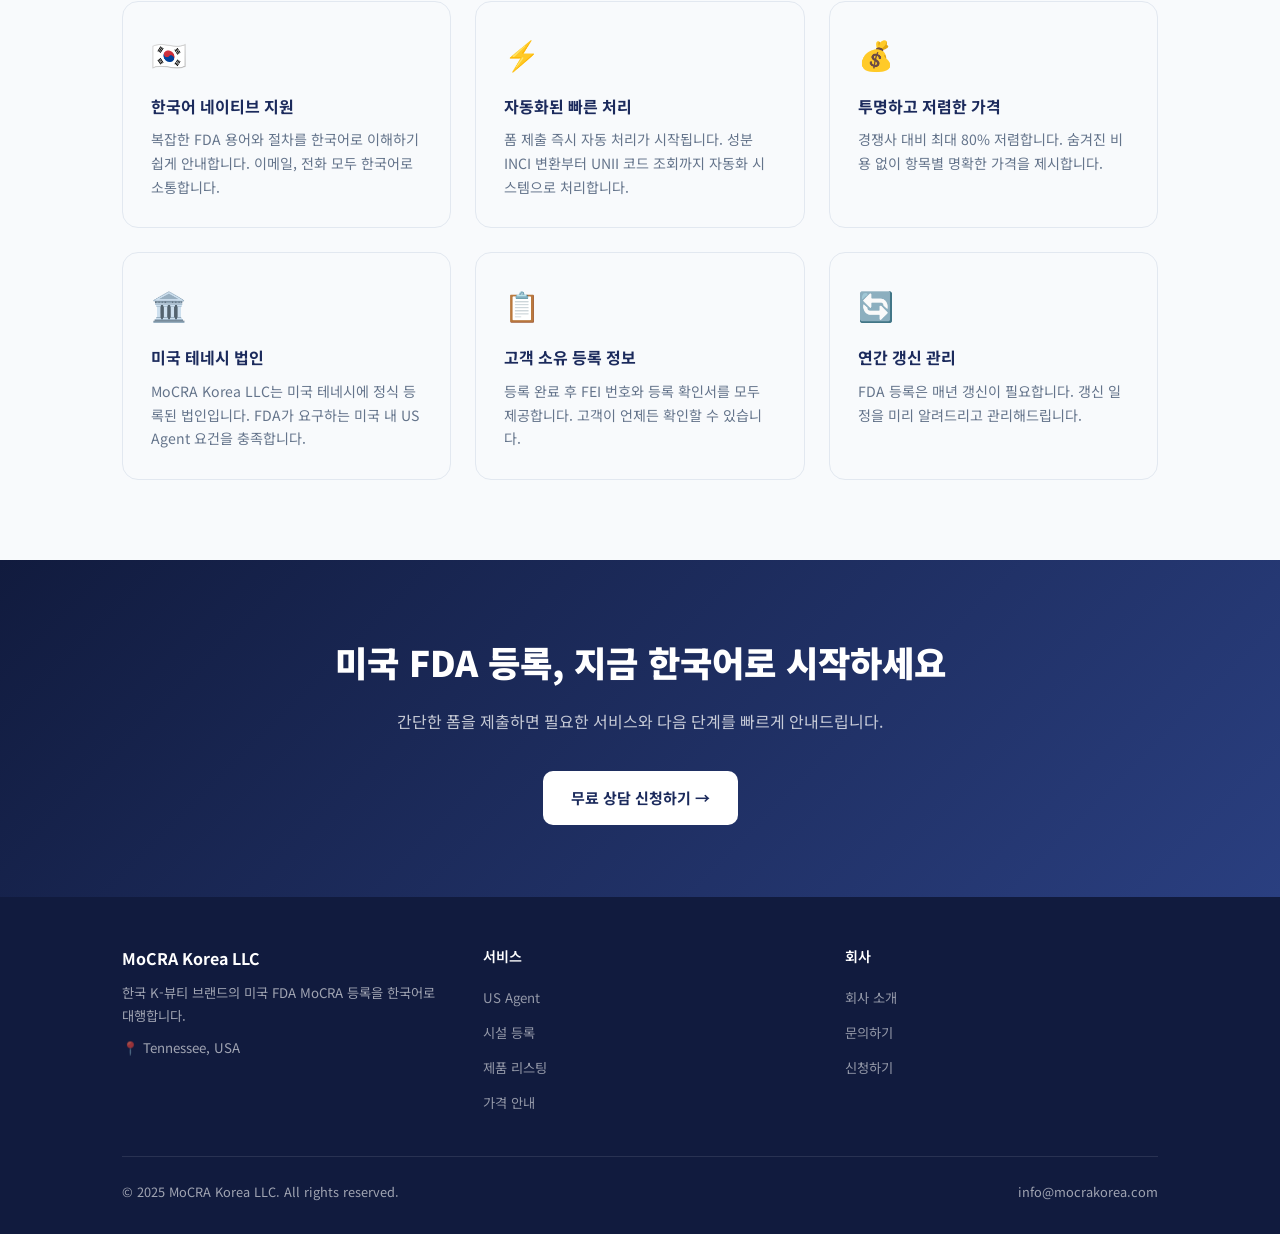
==== commit a045ae0b: "Add files via upload" ====
--- a/index.html
+++ b/index.html
@@ -37,7 +37,7 @@
           <h1>미국 FDA 화장품 등록,<br><span>한국어로</span> 빠르고<br>저렴하게</h1>
           <p class="hero-sub">MoCRA Korea가 US Agent 지정부터 시설 등록, 제품 리스팅까지 처리해드립니다.</p>
           <div class="hero-actions">
-            <a href="https://tally.so/r/zxO74E" target="_blank" class="btn btn-white">무료 상담 신청하기 →</a>
+            <a href="contact.html" class="btn btn-white">무료 상담 신청하기 →</a>
             <a href="pricing.html" class="btn btn-outline" style="border-color:rgba(255,255,255,0.4);color:white;">가격 보기</a>
           </div>
         </div>
@@ -80,7 +80,7 @@
           <div class="stat-label">제품 리스팅 건당</div>
         </div>
         <div>
-          <div class="stat-num">1주일</div>
+          <div class="stat-num" style="font-size:1.4rem;">일주일 이내</div>
           <div class="stat-label">평균 처리 기간</div>
         </div>
         <div>
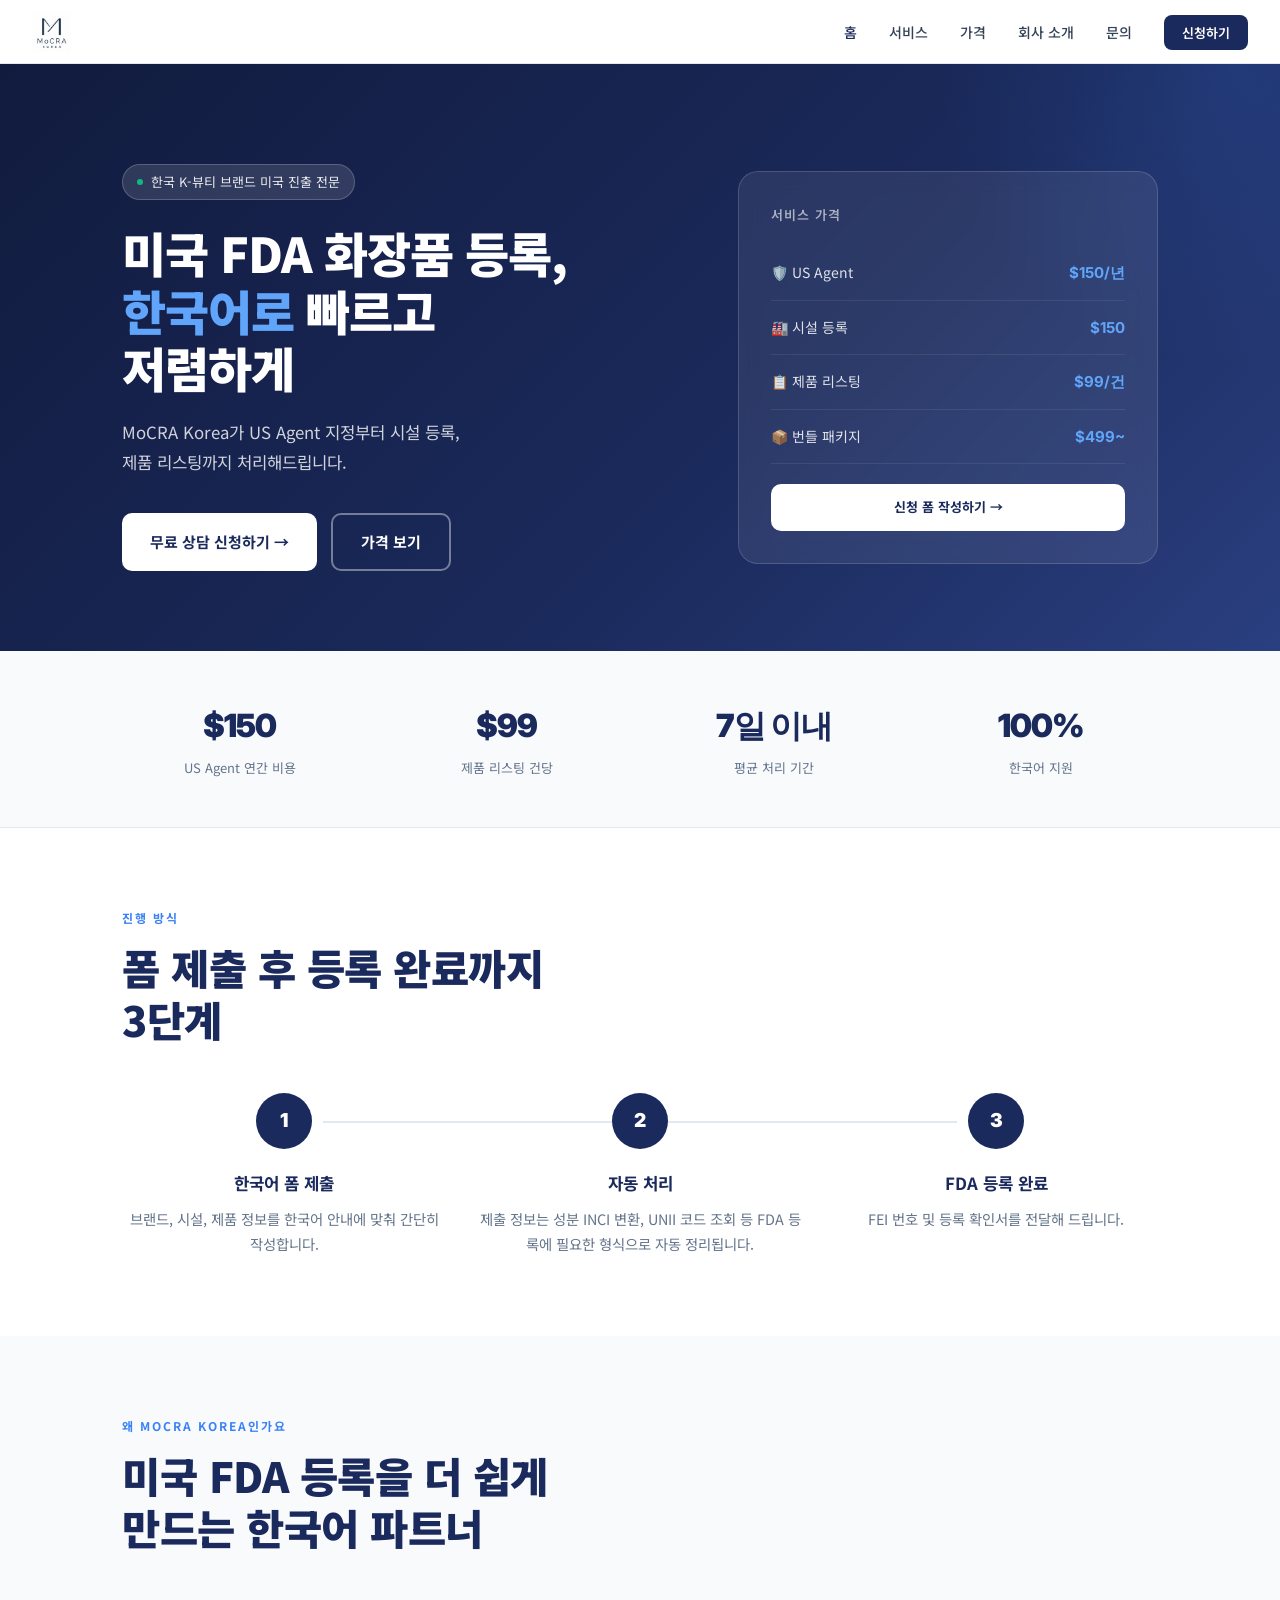
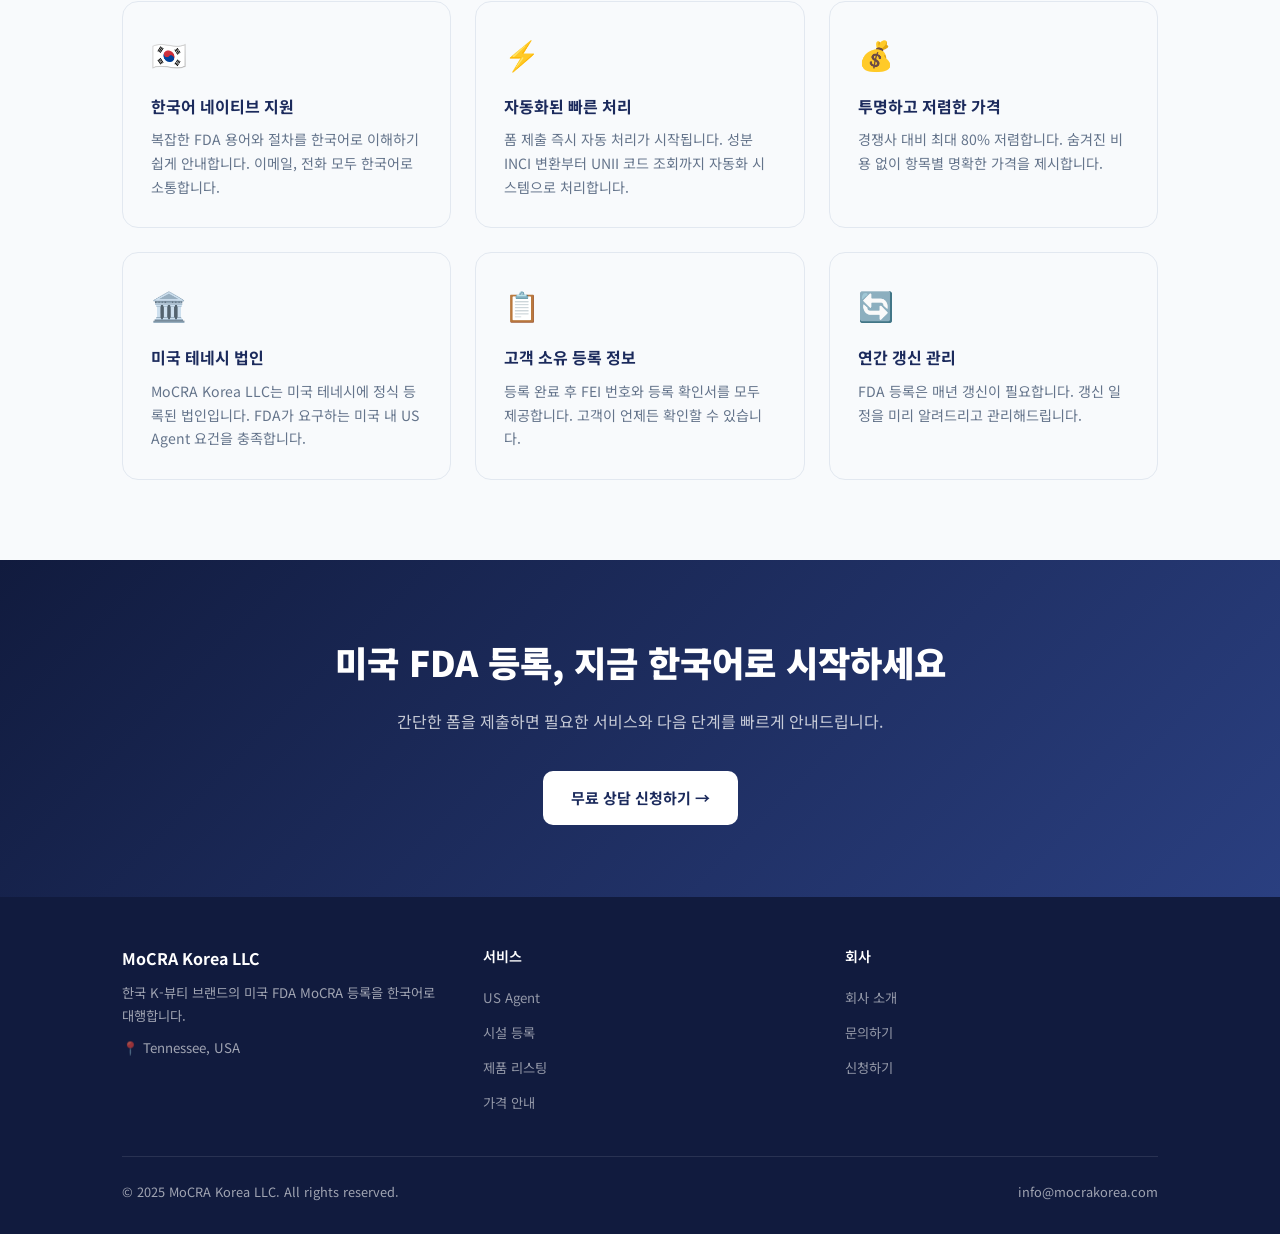
==== commit 02f02af1: "Add files via upload" ====
--- a/index.html
+++ b/index.html
@@ -35,7 +35,7 @@
         <div>
           <div class="hero-badge">한국 K-뷰티 브랜드 미국 진출 전문</div>
           <h1>미국 FDA 화장품 등록,<br><span>한국어로</span> 빠르고<br>저렴하게</h1>
-          <p class="hero-sub">MoCRA Korea가 US Agent 지정부터 시설 등록, 제품 리스팅까지 처리해드립니다.</p>
+          <p class="hero-sub">MoCRA Korea가 US Agent 지정부터 시설 등록,<br>제품 리스팅까지 처리해드립니다.</p>
           <div class="hero-actions">
             <a href="contact.html" class="btn btn-white">무료 상담 신청하기 →</a>
             <a href="pricing.html" class="btn btn-outline" style="border-color:rgba(255,255,255,0.4);color:white;">가격 보기</a>
@@ -80,7 +80,7 @@
           <div class="stat-label">제품 리스팅 건당</div>
         </div>
         <div>
-          <div class="stat-num" style="font-size:1.4rem;">일주일 이내</div>
+          <div class="stat-num">7일 이내</div>
           <div class="stat-label">평균 처리 기간</div>
         </div>
         <div>
